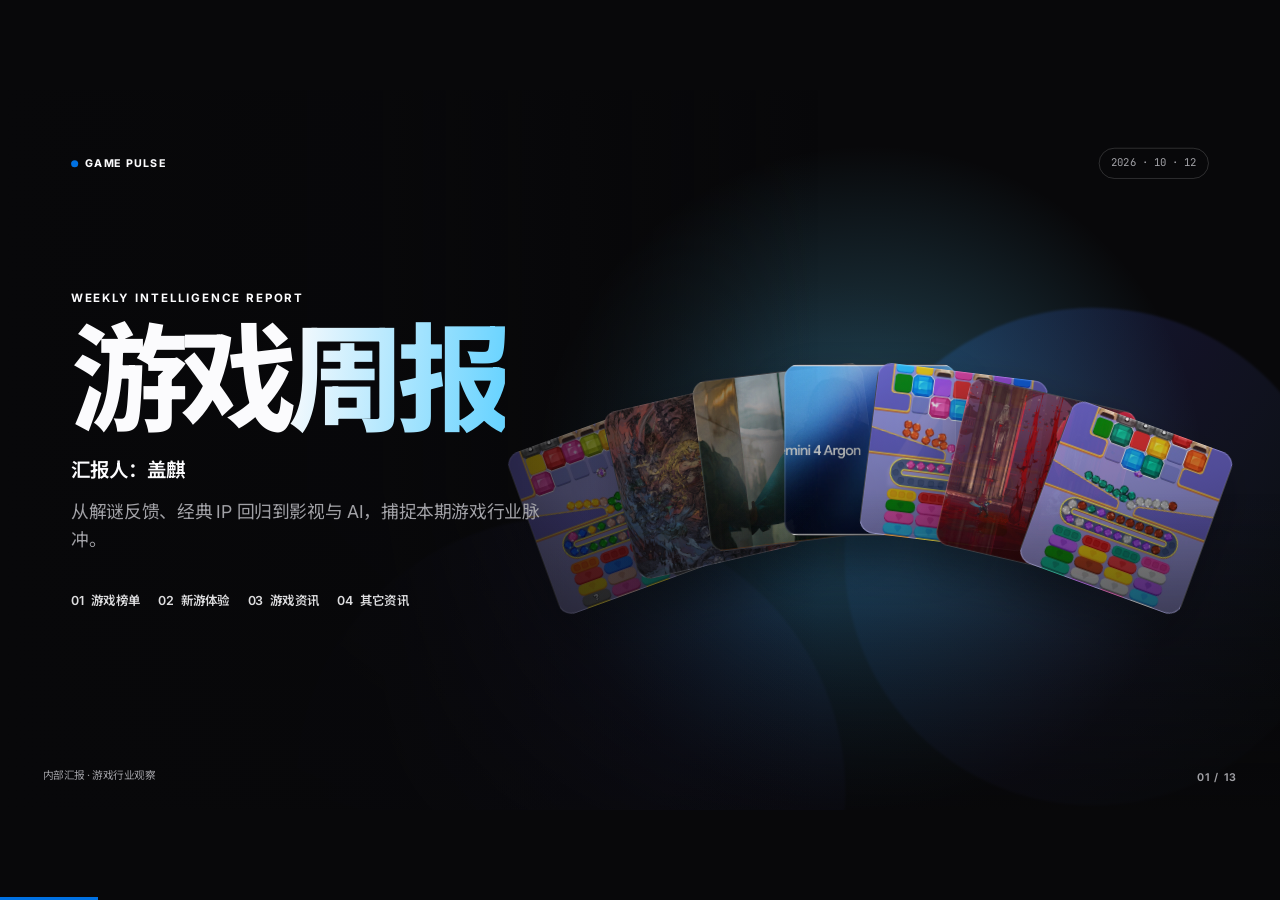
==== 20261012/index.html @ 333508f4 "Publish game weekly report for 2026-10-12" ====
<!doctype html>
<html lang="zh-CN">
<head>
  <meta charset="utf-8">
  <meta name="viewport" content="width=device-width, initial-scale=1">
  <title>游戏周报 · 2026.10.12</title>
  <link rel="preload" as="image" href="drop-sort-01.webp" fetchpriority="high">
  <link rel="preload" as="image" href="castlevania-01.png" fetchpriority="high">
  <link rel="preload" as="image" href="blade-runner-01.jpg" fetchpriority="high">
  <link rel="preload" as="image" href="gemini-argon.png" fetchpriority="high">
  <link rel="preload" as="image" href="drop-sort-02.webp" fetchpriority="high">
  <link rel="preload" as="image" href="castlevania-02.jpg" fetchpriority="high">
  <link rel="preload" as="image" href="drop-sort-03.webp" fetchpriority="high">
  
  <link rel="stylesheet" href="fonts.css">
  <link rel="stylesheet" href="base.css">
  <link rel="stylesheet" href="animations.css">
  <link rel="stylesheet" id="theme-link" href="minimal-white.css">
  <link rel="stylesheet" href="style.css?v=20261012-1">
  <link rel="stylesheet" href="report.css?v=20261012-1">
  <style>
    .tpl-game-weekly .cover-showcase-card:nth-child(1) { --cover-image: url('drop-sort-01.webp') !important; --cover-placeholder: url('drop-sort-01.webp') !important; }
    .tpl-game-weekly .cover-showcase-card:nth-child(2) { --cover-image: url('castlevania-01.png') !important; --cover-placeholder: url('castlevania-01.png') !important; }
    .tpl-game-weekly .cover-showcase-card:nth-child(3) { --cover-image: url('blade-runner-01.jpg') !important; --cover-placeholder: url('blade-runner-01.jpg') !important; }
    .tpl-game-weekly .cover-showcase-card:nth-child(4) { --cover-image: url('gemini-argon.png') !important; --cover-placeholder: url('gemini-argon.png') !important; }
    .tpl-game-weekly .cover-showcase-card:nth-child(5) { --cover-image: url('drop-sort-02.webp') !important; --cover-placeholder: url('drop-sort-02.webp') !important; }
    .tpl-game-weekly .cover-showcase-card:nth-child(6) { --cover-image: url('castlevania-02.jpg') !important; --cover-placeholder: url('castlevania-02.jpg') !important; }
    .tpl-game-weekly .cover-showcase-card:nth-child(7) { --cover-image: url('drop-sort-03.webp') !important; --cover-placeholder: url('drop-sort-03.webp') !important; }
  </style>
</head>
<body class="tpl-game-weekly">
  <main class="deck" aria-label="游戏周报">

    
    <section class="slide cover-slide dark-slide is-active" data-title="游戏周报">
      <div class="cover-orb orb-a" aria-hidden="true"></div>
      <div class="cover-orb orb-b" aria-hidden="true"></div>
      <div class="cover-showcase" aria-hidden="true">
        <div class="cover-showcase-cards">
          <span class="cover-showcase-card" style="--x: -288px; --y: 57px; --rotate: -20deg; --delay: .00s; --order: 1;"></span>
          <span class="cover-showcase-card" style="--x: -187px; --y: 24px; --rotate: -13deg; --delay: .055s; --order: 2;"></span>
          <span class="cover-showcase-card" style="--x: -94px; --y: 0px; --rotate: -7deg; --delay: .11s; --order: 3;"></span>
          <span class="cover-showcase-card" style="--x: 0px; --y: -8px; --rotate: 0deg; --delay: .165s; --order: 4;"></span>
          <span class="cover-showcase-card" style="--x: 94px; --y: 0px; --rotate: 7deg; --delay: .11s; --order: 5;"></span>
          <span class="cover-showcase-card" style="--x: 187px; --y: 24px; --rotate: 13deg; --delay: .055s; --order: 6;"></span>
          <span class="cover-showcase-card" style="--x: 288px; --y: 57px; --rotate: 20deg; --delay: .00s; --order: 7;"></span>
        </div>
      </div>
      <div class="cover-top">
        <span class="brand-mark"><i></i>GAME PULSE</span>
        <span class="date-chip">2026 · 10 · 12</span>
      </div>
      <div class="cover-content">
        <p class="eyebrow inverse" data-anim="fade-up">WEEKLY INTELLIGENCE REPORT</p>
        <h1 class="cover-title" data-anim="fade-up">游戏<span>周报</span></h1>
        <p class="cover-reporter" data-anim="fade-up">汇报人：盖麒</p>
        <p class="cover-lede" data-anim="fade-up">从解谜反馈、经典 IP 回归到影视与 AI，捕捉本期游戏行业脉冲。</p>
        <div class="cover-index" data-anim="fade-up">
          <span>01&nbsp; 游戏榜单</span><span>02&nbsp; 新游体验</span><span>03&nbsp; 游戏资讯</span><span>04&nbsp; 其它资讯</span>
        </div>
      </div>
      <div class="cover-meta">内部汇报 · 游戏行业观察</div>
      <span class="page-count inverse">01 / 13</span>
      <aside class="notes"><p>本期日期是<strong>2026年10月12日</strong>，依然按榜单、新游、游戏资讯、其它资讯四个部分来讲。先看今天的美国区App Store榜单，再拆解一款宝石传送带解谜；后面关注经典IP的新作品，以及影视和AI的产品节奏。</p><p>这次的主线是<strong>反馈、延续和边界</strong>：轻度玩法怎样做出可见的风险与爽感，成熟IP怎样保留辨识度同时更新体验，AI能力又怎样分阶段进入真实工作。具体新闻和配图都有公开来源，判断部分会和事实分开。接下来先看目录。</p></aside>
    </section>

    
    <section class="slide agenda-slide" data-title="本期目录"><div class="slide-topline"><span class="brand-mark"><i></i>GAME PULSE</span><span class="section-label">WEEKLY REPORT · 10.12</span></div>
<div class="agenda-intro"><p class="eyebrow">THIS WEEK</p><h2 class="h2">四个切面，<br>看见本期游戏风向。</h2></div>
<div class="agenda-grid" data-anim="fade-up">
<article class="agenda-item active"><span>01</span><div><b>游戏榜单</b><p>总榜、益智解谜、家庭</p></div><em>→</em></article>
<article class="agenda-item"><span>02</span><div><b>新游体验</b><p>《Drop Sort Jam》</p></div><em>→</em></article>
<article class="agenda-item"><span>03</span><div><b>游戏资讯</b><p>《恶魔城：Belmont’s Curse》</p></div><em>→</em></article>
<article class="agenda-item"><span>04</span><div><b>其它资讯</b><p>《银翼杀手 2099》与 Gemini 4 Argon</p></div><em>→</em></article>
</div><span class="page-count">02 / 13</span><aside class="notes"><p>四个板块延续之前的顺序。<strong>榜单</strong>看市场上哪些产品仍然有存在感，<strong>新游</strong>看一条具体玩法循环怎样制造决策，<strong>游戏资讯</strong>看成熟品牌怎样续写，<strong>其它资讯</strong>补充影视和AI动态。</p><p>本期新游选择宝石、传送带和颜色归类这一组合，重点放在容量与点击顺序。资讯部分选恶魔城新作的试玩和本周发售窗口，再看银翼杀手剧集预告与Gemini的分阶段开放。最后用三条信号把它们串起来，方便讨论后续值得观察什么。先从三张榜单开始。</p></aside></section>

    
    <section class="slide ranking-detail-slide" data-title="01 · 游戏榜单 · 总榜"><div class="slide-topline"><span class="brand-mark"><i></i>GAME PULSE</span><span class="section-label">01 · 游戏榜单</span></div>
<div class="rank-focus-heading"><div><p class="eyebrow">RANKING SNAPSHOT · 01</p><h2 class="h2">总榜</h2></div><p>免费 / 付费 / 畅销</p></div>
<figure class="rank-focus rank-focus--overall" data-anim="fade-up"><img src="ranking-overall.webp" loading="eager" decoding="async" alt="2026年10月12日美国区iOS总榜免费、付费、畅销前十名"></figure>
<p class="rank-focus-caption">美国区 · iOS · 数据采集：2026 年 10 月 12 日 21:11（北京时间） · <a href="https://itunes.apple.com/us/rss/topfreeapplications/limit=10/genre=6014/json" target="_blank" rel="noopener">Apple RSS ↗</a></p>
<span class="page-count">03 / 13</span><aside class="notes"><p>总榜看的是整个游戏大盘。免费榜更接近近期获取用户的能力，付费榜体现买断产品的吸引力，畅销榜则更适合观察持续商业化。三列表达的是不同维度，不能把它们混成一张销量榜。</p><p>今天这张图的<strong>免费、付费、畅销榜首</strong>依次是 Meowdoku!、Minecraft: Play with Friends!、MONOPOLY GO!。数据来自Apple美国区RSS，每列保留前十名。区域和采集日期已经标在页面上，适合拿来做本期市场观察；跨期比较时也要保持相同口径。</p><p>来源：<a href="https://itunes.apple.com/us/rss/topfreeapplications/limit=10/genre=6014/json" target="_blank" rel="noopener">Apple RSS</a></p></aside></section>

    
    <section class="slide ranking-detail-slide" data-title="01 · 游戏榜单 · 益智解谜"><div class="slide-topline"><span class="brand-mark"><i></i>GAME PULSE</span><span class="section-label">01 · 游戏榜单</span></div>
<div class="rank-focus-heading"><div><p class="eyebrow">RANKING SNAPSHOT · 02</p><h2 class="h2">益智解谜</h2></div><p>免费 / 付费 / 畅销</p></div>
<figure class="rank-focus rank-focus--puzzle" data-anim="fade-up"><img src="ranking-puzzle.webp" loading="eager" decoding="async" alt="2026年10月12日美国区iOS益智解谜免费、付费、畅销前十名"></figure>
<p class="rank-focus-caption">美国区 · iOS · 数据采集：2026 年 10 月 12 日 21:11（北京时间） · <a href="https://itunes.apple.com/us/rss/topfreeapplications/limit=10/genre=7012/json" target="_blank" rel="noopener">Apple RSS ↗</a></p>
<span class="page-count">04 / 13</span><aside class="notes"><p>益智解谜是这份周报最值得持续跟踪的赛道。除了榜首，我们可以留意分类、消除、空间规划等产品出现的密度，再对照本期新游的具体机制。这里展示的是榜单快照，不直接等同于下载量或收入。</p><p>今天这张图的<strong>免费、付费、畅销榜首</strong>依次是 Meowdoku!、Red&#x27;s First Flight、Royal Match。数据来自Apple美国区RSS，每列保留前十名。区域和采集日期已经标在页面上，适合拿来做本期市场观察；跨期比较时也要保持相同口径。</p><p>来源：<a href="https://itunes.apple.com/us/rss/topfreeapplications/limit=10/genre=7012/json" target="_blank" rel="noopener">Apple RSS</a></p></aside></section>

    
    <section class="slide ranking-detail-slide" data-title="01 · 游戏榜单 · 家庭"><div class="slide-topline"><span class="brand-mark"><i></i>GAME PULSE</span><span class="section-label">01 · 游戏榜单</span></div>
<div class="rank-focus-heading"><div><p class="eyebrow">RANKING SNAPSHOT · 03</p><h2 class="h2">家庭</h2></div><p>免费 / 付费 / 畅销</p></div>
<figure class="rank-focus rank-focus--family" data-anim="fade-up"><img src="ranking-family.webp" loading="eager" decoding="async" alt="2026年10月12日美国区iOS家庭免费、付费、畅销前十名"></figure>
<p class="rank-focus-caption">美国区 · iOS · 数据采集：2026 年 10 月 12 日 21:11（北京时间） · <a href="https://itunes.apple.com/us/rss/topfreeapplications/limit=10/genre=7009/json" target="_blank" rel="noopener">Apple RSS ↗</a></p>
<span class="page-count">05 / 13</span><aside class="notes"><p>家庭榜补充轻量娱乐与家庭用户相关产品的观察。桌游IP、多人互动和休闲经营的产品往往有不同的使用场景。看这页时，可以同时关注熟悉品牌的稳定性和新品的可理解程度。</p><p>今天这张图的<strong>免费、付费、畅销榜首</strong>依次是 MONOPOLY GO!、MONOPOLY: The Board Game、MONOPOLY GO!。数据来自Apple美国区RSS，每列保留前十名。区域和采集日期已经标在页面上，适合拿来做本期市场观察；跨期比较时也要保持相同口径。</p><p>来源：<a href="https://itunes.apple.com/us/rss/topfreeapplications/limit=10/genre=7009/json" target="_blank" rel="noopener">Apple RSS</a></p></aside></section>

    
    <section class="slide yarn-showcase" data-title="02 · 新游体验 · Drop Sort Jam"><div class="slide-topline"><span class="brand-mark"><i></i>GAME PULSE</span><span class="section-label">02 · 新游体验</span></div>
<div class="yarn-layout">
<div class="yarn-copy" data-anim="fade-up"><p class="eyebrow">NEW GAME TEST</p><h2 class="h2">《Drop Sort<br>Jam》</h2>
<p class="yarn-tagline">宝石分类 × 传送带<br>一场可见的容量博弈。</p>
<p class="yarn-body">点击释放彩色宝石，让宝石沿传送带进入同色托盘；在传送带装满前清空场地。顺序点对，流动是爽感；颜色点散，轨道就成了压力。</p>
<div class="micro-pills"><span>颜色分类</span><span>传送带</span><span>容量管理</span></div></div>
<div class="phone-gallery" data-anim="fade-up">
<figure class="phone phone-1"><img src="drop-sort-01.webp" loading="eager" decoding="async" alt="Drop Sort Jam 官方商店截图：宝石与传送带"></figure>
<figure class="phone phone-2"><img src="drop-sort-02.webp" loading="eager" decoding="async" alt="Drop Sort Jam 官方商店截图：颜色分类关卡"></figure>
<figure class="phone phone-3"><img src="drop-sort-03.webp" loading="eager" decoding="async" alt="Drop Sort Jam 官方商店截图：层叠宝石关卡"></figure>
</div></div><a class="source-corner" href="https://apps.apple.com/us/app/drop-sort-jam/id6766399887" target="_blank" rel="noopener">来源：App Store 官方介绍与截图 ↗</a><span class="page-count">06 / 13</span><aside class="notes"><p>这款游戏的入口很好理解：<strong>点宝石、走传送带、进同色托盘</strong>。玩家在不断流动的画面里看到整理结果，也能直观看到空间快被占满。宝石的材质、滚动动画和声音，把抽象的颜色匹配包装成了一条可展示的动作链。</p><p>这里根据<strong>官方商店介绍与截图</strong>整理玩法，不把它表述为本周刚刚首发，也不把商店画面当作实际试玩记录。对我们更有参考价值的是包装方式：规则容易解释，错误结果能马上看见。接下来拆开操作、策略和反馈三部分，看容量压力怎样进入决策。</p><p>来源：<a href="https://apps.apple.com/us/app/drop-sort-jam/id6766399887" target="_blank" rel="noopener">App Store</a></p></aside></section>

    
    <section class="slide insight-slide" data-title="Drop Sort Jam · 玩法判断"><div class="slide-topline"><span class="brand-mark"><i></i>GAME PULSE</span><span class="section-label">02 · 新游体验</span></div>
<p class="eyebrow">EXPERIENCE JUDGMENT</p><h2 class="h2">真正的策略，来自<br><span class="blue-text">“先释放什么颜色”。</span></h2>
<div class="insight-layout" data-anim="fade-up"><div class="mechanics-list">
<article class="mechanic-card"><span class="mechanic-no">01</span><div><h3>核心操作</h3><p>点击释放宝石，经传送带流动，匹配同色托盘并逐步清空。</p></div></article>
<article class="mechanic-card"><span class="mechanic-no">02</span><div><h3>策略来源</h3><p>释放顺序与传送带容量；避免无效颜色同时占用有限空间。</p></div></article>
<article class="mechanic-card"><span class="mechanic-no">03</span><div><h3>动态反馈</h3><p>宝石滚动、同色归位与ASMR音效，让成功与堵塞都可视化。</p></div></article></div>
<div class="verdict-card"><p class="card-label">玩法判断</p><h3>规则很轻，<br>压力沿轨道累积。</h3><p>同一条传送带同时承载流动反馈与失败风险。值得观察的是：新增障碍能否让点击顺序持续产生新判断。</p><div class="verdict-line"></div><p class="card-label">后续观察</p><div class="watch-list"><span>容量设计</span><span>颜色依赖</span><span>障碍扩展</span><span>关卡节奏</span></div></div></div>
<a class="source-corner" href="https://apps.apple.com/us/app/drop-sort-jam/id6766399887" target="_blank" rel="noopener">来源：App Store · 机制分析 ↗</a><span class="page-count">07 / 13</span><aside class="notes"><p>这页的判断是：<strong>传送带既是反馈，也是资源</strong>。一次点击放出的颜色如果能顺利归位，画面会连续变干净；如果暂时找不到出口，它就继续占空间。玩家需要看当前能完成什么，再决定先释放什么。</p><p>从设计角度看，这是一种把顺序风险外显的办法，适合短时间展示玩法。后续真正值得测试的是容量曲线、遮挡和颜色依赖能不能带来变化，以及卡住时的补救方式是否影响节奏。<strong>这些是机制推断与待验证项</strong>，没有把广告频次、留存或者商业表现写成已经测过的结论。</p><p>来源：<a href="https://apps.apple.com/us/app/drop-sort-jam/id6766399887" target="_blank" rel="noopener">App Store</a></p></aside></section>

    
    <section class="slide black-myth-slide dark-slide" data-title="03 · 游戏资讯 · 恶魔城新作"><div class="slide-topline"><span class="brand-mark inverse"><i></i>GAME PULSE</span><span class="section-label inverse">03 · 游戏资讯</span></div>
<div class="black-myth-heading" data-anim="fade-up"><div><p class="eyebrow inverse">GAME NEWS · KONAMI</p><h2 class="h2 inverse">《恶魔城》新作<br><span class="blue-text">Belmont’s Curse</span></h2></div>
<div class="status-note"><b>试玩已开放</b><span>10 月 15 日发售<br>2D 动作探索</span></div></div>
<div class="black-myth-gallery" data-anim="fade-up">
<figure class="myth-frame myth-1"><img src="castlevania-01.png" loading="eager" decoding="async" alt="Castlevania Belmont's Curse 官方主视觉"></figure>
<figure class="myth-frame myth-2"><img src="castlevania-02.jpg" loading="eager" decoding="async" alt="Castlevania Belmont's Curse 官方战斗截图一"></figure>
<figure class="myth-frame myth-3"><img src="castlevania-03.jpg" loading="eager" decoding="async" alt="Castlevania Belmont's Curse 官方战斗截图二"></figure></div>
<p class="black-myth-summary">KONAMI、Evil Empire 与 Motion Twin 联合开发。10 月 1 日开放试玩，进度可在同平台、同账号下继承至正式版；本周 10 月 15 日发售。</p>
<a class="source-corner inverse" href="https://www.konami.com/games/eu/en/topics/19339/" target="_blank" rel="noopener">来源：KONAMI 官方 ↗</a><span class="page-count inverse">08 / 13</span><aside class="notes"><p>本期游戏资讯看<strong>恶魔城新作的发售窗口</strong>。KONAMI在10月1日开放试玩，正式版定在10月15日。这里要区分已经发生的试玩开放和即将到来的发售，今天是10月12日，所以不能提前写成已经上市。</p><p>作品由KONAMI、Evil Empire和Motion Twin共同开发，核心仍是2D动作探索。试玩存档继承需要同平台、同账号等条件。对玩家来说，试玩是一次直接接触新作的机会；对品牌来说，则是把熟悉的名称转成实际玩法感受。接下来更关注它如何保留系列气质，并引入新的动作和探索表达。</p><p>来源：<a href="https://www.konami.com/games/eu/en/topics/19339/" target="_blank" rel="noopener">试玩公告</a> · <a href="https://www.konami.com/games/castlevania/belmonts_curse/eu/en/" target="_blank" rel="noopener">游戏官网</a></p></aside></section>

    
    <section class="slide route-slide" data-title="恶魔城 · 行业观察"><div class="slide-topline"><span class="brand-mark"><i></i>GAME PULSE</span><span class="section-label">03 · 游戏资讯</span></div>
<p class="eyebrow">INDUSTRY OBSERVATION</p><h2 class="h2">经典 IP 的回归，<br>靠<span class="blue-text">熟悉感 × 新体验。</span></h2>
<div class="route-layout" data-anim="fade-up"><div class="route-statement"><p>圣鞭、哥特美学与贝尔蒙特家族延续辨识度；更流畅的动作、装备组合与 Arcana 系统，提供新的操作空间。</p><div class="route-arrow">→</div><p class="route-small">观察点：试玩能否让老玩家认出系列，也让新玩家迅速找到探索和战斗的乐趣。</p></div>
<div class="route-cards"><article><span>01</span><h3>品牌</h3><p>系列美学<br>家族与圣鞭</p></article><article><span>02</span><h3>体验</h3><p>动作探索<br>装备与 Arcana</p></article><article class="route-accent"><span>03</span><h3>验证</h3><p>试玩先行<br>存档衔接正式版</p></article></div></div>
<a class="source-corner" href="https://www.konami.com/games/castlevania/belmonts_curse/eu/en/" target="_blank" rel="noopener">来源：KONAMI · 行业分析 ↗</a><span class="page-count">09 / 13</span><aside class="notes"><p>这页提出一个<strong>行业观察</strong>：成熟IP回归，不能只靠名字唤起记忆，还要让玩家在操作里感到作品更新了。系列的圣鞭、家族和哥特气质提供熟悉感；动作流畅度、装备组合与Arcana系统则是新体验的入口。</p><p>这是根据公开信息作出的分析，不预设新作一定成功。实际判断还要看地图探索、战斗反馈和长时间游玩的变化。试玩先行的价值，在于让期待进入可体验的环节；存档衔接也能降低玩家重复投入的成本。值得继续跟踪的是正式版口碑，以及新玩家与系列玩家分别看重哪些体验。</p><p>来源：<a href="https://www.konami.com/games/castlevania/belmonts_curse/eu/en/" target="_blank" rel="noopener">游戏官网</a> · <a href="https://www.konami.com/games/eu/en/topics/19339/" target="_blank" rel="noopener">试玩公告</a></p></aside></section>

    
    <section class="slide jewelry-slide dark-slide" data-title="04 · 其它资讯 · 银翼杀手2099"><div class="slide-topline"><span class="brand-mark inverse"><i></i>GAME PULSE</span><span class="section-label inverse">04 · 其它资讯</span></div>
<div class="jewelry-layout"><div class="jewelry-copy" data-anim="fade-up"><p class="eyebrow inverse">PRIME VIDEO · 影视资讯</p><h2 class="h2 inverse"><span class="warm-text">银翼杀手 2099</span><br>新预告公开</h2>
<p class="jewelry-lede">Prime Video 在 10 月 10 日纽约漫展公开预告，官方页面今天更新。故事设定在《银翼杀手 2049》五十年后，由杨紫琼与 Hunter Schafer 主演。</p>
<div class="materials"><span>11 月 25 日上线</span><span>8 集限定剧</span><span>经典科幻 IP</span></div><div class="luxury-insight"><p class="card-label inverse">关注点</p><p>从电影走向限定剧，经典世界观获得更长篇幅的角色与叙事空间。</p></div></div>
<div class="ring-gallery" data-anim="fade-up"><figure class="ring-main"><img src="blade-runner-01.jpg" loading="eager" decoding="async" alt="银翼杀手2099官方剧照：杨紫琼饰演Olwen"></figure><figure class="ring-detail"><img src="blade-runner-02.jpg" loading="eager" decoding="async" alt="银翼杀手2099官方剧照：Hunter Schafer饰演Cora"></figure></div></div>
<a class="source-corner inverse" href="https://www.aboutamazon.com/news/entertainment/blade-runner-2099-prime-video" target="_blank" rel="noopener">来源：Amazon / Prime Video 官方 ↗</a><span class="page-count inverse">10 / 13</span><aside class="notes"><p>影视部分延续我们对<strong>成熟IP如何继续扩展</strong>的关注。银翼杀手2099在10月10日纽约漫展公开预告，Amazon今天更新官方介绍，八集限定剧将于11月25日在Prime Video上线。故事时间比2049再往后五十年。</p><p>这次从电影转向剧集，值得观察的不是单纯篇幅增加，而是人物关系和世界观是否得到更充分的展开。杨紫琼与Hunter Schafer主演，Ridley Scott参与监制。这些是官方公开信息；预告能否转化为完整剧集的叙事吸引力，还要等上线后才能判断。接下来转到AI，看看能力开放的节奏。</p><p>来源：<a href="https://www.aboutamazon.com/news/entertainment/blade-runner-2099-prime-video" target="_blank" rel="noopener">Amazon 官方</a></p></aside></section>

    
    <section class="slide teen-slide" data-title="04 · 其它资讯 · Gemini4Argon"><div class="slide-topline"><span class="brand-mark"><i></i>GAME PULSE</span><span class="section-label">04 · 其它资讯</span></div>
<div class="teen-layout"><figure class="teen-visual" data-anim="fade-up"><img src="gemini-argon.png" loading="eager" decoding="async" alt="Google Gemini 4 Argon 官方主视觉"></figure>
<div class="teen-copy" data-anim="fade-up"><p class="eyebrow">GOOGLE · AI 资讯</p><h2 class="h2">Gemini 4<br>Argon</h2><p class="teen-age">能力升级，分阶段开放</p><p class="teen-lede">Google 于 10 月 1 日公布新模型，先向受信任的网络防御者开放。重点面向软件工程、企业知识工作和网络安全防御，继续收集测试反馈。</p><div class="feature-list"><span>软件工程</span><span>知识工作</span><span>网络防御</span><span>安全评估</span></div></div></div>
<div class="teen-trend" data-anim="fade-up"><span>关注点</span><p>强能力如何进入真实工作流程，开放节奏与安全边界同样关键。</p></div>
<a class="source-corner" href="https://blog.google/intl/en-mena/company-news/technology/gemini-4-argon-our-next-era-of-frontier-intelligence/" target="_blank" rel="noopener">来源：Google 官方 ↗</a><span class="page-count">11 / 13</span><aside class="notes"><p>AI部分看<strong>Gemini 4 Argon的开放路径</strong>。Google在10月1日公布模型，先交给受信任的网络防御者与测试者，强调软件工程、企业知识工作和网络安全防御这些复杂任务。官方描述的是分阶段扩大访问，不能把它写成所有用户现在都能使用。</p><p>对我们来说，关注点是模型能力进入工作流之后怎样被验证。写出一段代码和完成一项长期任务，要求不同；越涉及真实环境，越需要清楚的权限与评估。这里的判断是：能力与开放节奏需要一起看，后续继续跟踪开发者、企业和消费者的实际可用范围。</p><p>来源：<a href="https://blog.google/intl/en-mena/company-news/technology/gemini-4-argon-our-next-era-of-frontier-intelligence/" target="_blank" rel="noopener">Google 官方</a></p></aside></section>

    
    <section class="slide summary-slide" data-title="本期三条信号"><div class="slide-topline"><span class="brand-mark"><i></i>GAME PULSE</span><span class="section-label">WEEKLY TAKEAWAYS</span></div>
<p class="eyebrow">SIGNALS, NOT NOISE</p><h2 class="h2">本期值得带走的<br><span class="blue-text">三条信号。</span></h2>
<div class="summary-grid" data-anim="fade-up"><article class="summary-card"><span>01</span><h3>玩法看容量</h3><p>宝石流动带来爽感，传送带容量带来风险；点击顺序把轻操作变成可见的决策。</p><i>Drop Sort Jam</i></article>
<article class="summary-card"><span>02</span><h3>内容看延续</h3><p>经典 IP 通过新作品与新载体续写；熟悉的世界观，需要具体的新体验支撑。</p><i>Castlevania · Blade Runner</i></article>
<article class="summary-card summary-dark"><span>03</span><h3>产业看落地</h3><p>AI 进入更长、更复杂的真实任务，能力表现与安全评估共同决定开放节奏。</p><i>Gemini 4 Argon</i></article></div>
<span class="page-count">12 / 13</span><aside class="notes"><p>最后收成<strong>三条观察</strong>。第一，玩法看容量：当流动反馈与资源占用发生在同一个系统里，玩家很容易理解成功，也很容易理解失误。第二，内容看延续：经典品牌要靠具体体验延长生命，无论是动作探索新作，还是从电影转向限定剧。</p><p>第三，产业看落地：AI的专业能力越来越强，但真实任务的验证与开放节奏同样重要。这里不是把几条新闻硬凑成同一结论，而是分别留下一个可以持续跟踪的问题：玩法会不会越玩越有变化，IP有没有提供新的体验，以及模型何时、怎样进入更多人的工作。</p></aside></section>

    
    <section class="slide end-slide dark-slide" data-title="谢谢"><div class="end-orb" aria-hidden="true"></div><div class="end-content" data-anim="fade-up"><p class="eyebrow inverse">END OF REPORT</p><h1 class="end-title">Thank you.</h1><p>游戏行业周报 · 2026.10.12</p><div class="end-line"></div><span>Q&amp;A</span></div><span class="page-count inverse">13 / 13</span><aside class="notes"><p>以上是<strong>2026年10月12日</strong>这期游戏行业周报。今天依然从榜单开始，再看具体玩法、游戏内容和周边产业动态。后续可以重点跟踪三件事：宝石传送带解谜的关卡变化，恶魔城正式版上线后的真实体验，以及AI能力开放到更广范围后的使用反馈。</p><p>如果要继续讨论，我们可以从当前项目最相关的问题切入：怎样把玩法的正确与错误都变得可见，怎样在熟悉题材里提供新体验，以及哪些工具能力适合进入日常流程。公开来源和数据快照都随本期文件保留，方便复查。谢谢，接下来进入问答。</p></aside></section>
  </main>

  <script src="fit.js?v=20261012-1"></script>
  <script src="runtime.js?v=20261012-1"></script>
</body>
</html>
---- 20261012/fonts.css ----
/* html-ppt :: shared webfonts */
@import url('https://fonts.googleapis.com/css2?family=Inter:wght@200;300;400;500;600;700;800;900&display=swap');
@import url('https://fonts.googleapis.com/css2?family=Noto+Sans+SC:wght@200;300;400;500;600;700;900&display=swap');
@import url('https://fonts.googleapis.com/css2?family=Noto+Serif+SC:wght@300;400;600;700&display=swap');
@import url('https://fonts.googleapis.com/css2?family=JetBrains+Mono:wght@400;500;700&display=swap');
@import url('https://fonts.googleapis.com/css2?family=Playfair+Display:ital,wght@0,400;0,600;0,800;1,400&display=swap');
@import url('https://fonts.googleapis.com/css2?family=Space+Grotesk:wght@300;400;500;600;700&display=swap');
@import url('https://fonts.googleapis.com/css2?family=IBM+Plex+Mono:wght@300;400;500;700&display=swap');
@import url('https://fonts.googleapis.com/css2?family=Archivo+Black&display=swap');
---- 20261012/base.css ----
/* html-ppt :: base.css — reset + shared tokens + layout primitives */
/* Default tokens. Themes in assets/themes/*.css override the :root block. */
:root {
  --bg: #ffffff;
  --bg-soft: #f7f7f8;
  --surface: #ffffff;
  --surface-2: #f2f2f4;
  --border: rgba(0,0,0,.08);
  --border-strong: rgba(0,0,0,.16);
  --text-1: #111216;
  --text-2: #55596a;
  --text-3: #8a8f9e;
  --accent: #3b6cff;
  --accent-2: #7a5cff;
  --accent-3: #ff5c8a;
  --good: #1aaf6c;
  --warn: #f5a524;
  --bad:  #e0445a;
  --grad: linear-gradient(135deg,#3b6cff,#7a5cff 55%,#ff5c8a);
  --grad-soft: linear-gradient(135deg,#eef2ff,#f5ecff 55%,#ffeef5);
  --radius: 18px;
  --radius-sm: 12px;
  --radius-lg: 26px;
  --shadow: 0 10px 30px rgba(18,24,40,.08), 0 2px 6px rgba(18,24,40,.04);
  --shadow-lg: 0 24px 60px rgba(18,24,40,.14), 0 6px 16px rgba(18,24,40,.06);
  --font-sans: 'Inter','Noto Sans SC',-apple-system,BlinkMacSystemFont,Helvetica,Arial,sans-serif;
  --font-serif: 'Playfair Display','Noto Serif SC',Georgia,serif;
  --font-mono: 'JetBrains Mono','IBM Plex Mono',SFMono-Regular,Menlo,monospace;
  --font-display: var(--font-sans);
  --letter-tight: -.03em;
  --letter-normal: -.01em;
  --ease: cubic-bezier(.4,0,.2,1);
}

*,*::before,*::after{box-sizing:border-box}
html,body{margin:0;padding:0;background:var(--bg);color:var(--text-1);
  font-family:var(--font-sans);font-weight:400;line-height:1.6;
  -webkit-font-smoothing:antialiased;-moz-osx-font-smoothing:grayscale;
  letter-spacing:var(--letter-normal)}
img,svg,video{max-width:100%;display:block}
a{color:var(--accent);text-decoration:none}
a:hover{text-decoration:underline}
code,kbd,pre,samp{font-family:var(--font-mono)}

/* ================= SLIDE SYSTEM ================= */
.deck{position:relative;width:100vw;height:100vh;overflow:hidden;background:var(--bg)}
.slide{
  position:absolute;inset:0;
  display:flex;flex-direction:column;justify-content:center;
  padding:72px 96px;
  box-sizing:border-box;
  opacity:0;pointer-events:none;
  transition:opacity .5s var(--ease), transform .5s var(--ease);
  transform:translateX(30px);
  overflow:hidden;
}
.slide.is-active{opacity:1;pointer-events:auto;transform:translateX(0);z-index:2}
.slide.is-prev{transform:translateX(-30px)}

/* single-page standalone (used when a layout file is opened directly) */
body.single .slide{position:relative;width:100vw;height:100vh;opacity:1;transform:none;pointer-events:auto}

/* ================= TYPOGRAPHY ================= */
.eyebrow{font-size:13px;font-weight:500;letter-spacing:.16em;text-transform:uppercase;color:var(--text-3)}
.kicker{font-size:14px;font-weight:600;color:var(--accent);letter-spacing:.08em;text-transform:uppercase}
h1.title,.h1{font-family:var(--font-display);font-size:72px;line-height:1.05;font-weight:800;letter-spacing:var(--letter-tight);margin:0 0 18px;color:var(--text-1)}
h2.title,.h2{font-family:var(--font-display);font-size:54px;line-height:1.1;font-weight:700;letter-spacing:var(--letter-tight);margin:0 0 14px}
h3,.h3{font-size:32px;line-height:1.2;font-weight:600;letter-spacing:var(--letter-normal);margin:0 0 10px}
h4,.h4{font-size:22px;line-height:1.3;font-weight:600;margin:0 0 8px}
.lede{font-size:22px;line-height:1.55;color:var(--text-2);font-weight:300;max-width:62ch}
.dim{color:var(--text-2)}
.dim2{color:var(--text-3)}
.mono{font-family:var(--font-mono)}
.serif{font-family:var(--font-serif)}
.gradient-text{background:var(--grad);-webkit-background-clip:text;background-clip:text;-webkit-text-fill-color:transparent;color:transparent}

/* ================= LAYOUT PRIMITIVES ================= */
.stack>*+*{margin-top:14px}
.row{display:flex;gap:24px;align-items:center}
.row.wrap{flex-wrap:wrap}
.grid{display:grid;gap:24px}
.g2{grid-template-columns:repeat(2,1fr)}
.g3{grid-template-columns:repeat(3,1fr)}
.g4{grid-template-columns:repeat(4,1fr)}
.center{display:flex;align-items:center;justify-content:center;text-align:center}
.fill{flex:1}
.sp-t{padding-top:24px}.sp-b{padding-bottom:24px}
.mt-s{margin-top:8px}.mt-m{margin-top:18px}.mt-l{margin-top:32px}
.mb-s{margin-bottom:8px}.mb-m{margin-bottom:18px}.mb-l{margin-bottom:32px}

/* ================= CARDS ================= */
.card{background:var(--surface);border:1px solid var(--border);border-radius:var(--radius);
  padding:26px 28px;box-shadow:var(--shadow);position:relative;overflow:hidden}
.card-soft{background:var(--surface-2);border:1px solid var(--border)}
.card-outline{background:transparent;border:1.5px solid var(--border-strong);box-shadow:none}
.card-accent{background:var(--surface);border-top:3px solid var(--accent)}
.card-hover{transition:transform .3s var(--ease),box-shadow .3s var(--ease)}
.card-hover:hover{transform:translateY(-4px);box-shadow:var(--shadow-lg)}

.pill{display:inline-block;padding:4px 12px;border-radius:999px;font-size:12px;font-weight:500;
  background:var(--surface-2);color:var(--text-2);border:1px solid var(--border)}
.pill-accent{background:color-mix(in srgb,var(--accent) 12%,transparent);color:var(--accent);border-color:color-mix(in srgb,var(--accent) 28%,transparent)}

/* ================= BARS / DIVIDERS ================= */
.divider{height:1px;background:var(--border);width:100%}
.divider-accent{height:3px;width:72px;background:var(--accent);border-radius:2px}

/* ================= CHROME (header/footer/progress) ================= */
.deck-header{position:absolute;top:24px;left:40px;right:40px;display:flex;align-items:center;justify-content:space-between;
  font-size:12px;color:var(--text-3);letter-spacing:.12em;text-transform:uppercase;z-index:10;pointer-events:none}
.deck-footer{position:absolute;bottom:24px;left:40px;right:40px;display:flex;align-items:center;justify-content:space-between;
  font-size:12px;color:var(--text-3);z-index:10;pointer-events:none}
.slide-number::before{content:attr(data-current)}
.slide-number::after{content:" / " attr(data-total)}
.progress-bar{position:fixed;left:0;right:0;bottom:0;height:3px;background:transparent;z-index:20}
.progress-bar > span{display:block;height:100%;width:0;background:var(--accent);transition:width .3s var(--ease)}

/* ================= PRESENTER / OVERVIEW ================= */
.notes{display:none!important}
.notes-overlay{position:fixed;inset:auto 0 0 0;max-height:42vh;background:rgba(20,22,30,.95);color:#e8ebf4;
  padding:20px 32px;font-size:16px;line-height:1.6;border-top:1px solid rgba(255,255,255,.1);transform:translateY(100%);
  transition:transform .3s var(--ease);z-index:40;overflow:auto;font-family:var(--font-sans)}
.notes-overlay.open{transform:translateY(0)}
.overview{position:fixed;inset:0;background:rgba(10,12,18,.92);backdrop-filter:blur(12px);z-index:50;
  display:none;padding:40px;overflow:auto}
.overview.open{display:grid;grid-template-columns:repeat(4,1fr);gap:20px;align-content:start}
.overview .thumb{background:var(--surface);border:1px solid var(--border);border-radius:12px;
  aspect-ratio:16/9;overflow:hidden;cursor:pointer;position:relative;color:var(--text-1);padding:16px;
  font-size:11px;transition:transform .2s var(--ease)}
.overview .thumb:hover{transform:scale(1.04)}
.overview .thumb .n{position:absolute;top:8px;left:10px;font-weight:700;font-size:14px;color:var(--text-3)}
.overview .thumb .t{position:absolute;bottom:10px;left:14px;right:14px;font-weight:600;color:var(--text-1)}

/* ================= PRESENTER VIEW ================= */
/* Presenter view opens in a separate popup window (S key).
 * All presenter styles are self-contained in the popup HTML generated by runtime.js.
 * The audience window (this file) is NOT affected — it stays as normal deck view.
 * Only the .notes class below is needed to hide speaker notes from audience. */

/* ================= UTILITY ================= */
.hidden{display:none!important}
.nowrap{white-space:nowrap}
.tr{text-align:right}.tc{text-align:center}.tl{text-align:left}
.uppercase{text-transform:uppercase;letter-spacing:.12em}

/* ================= PRINT ================= */
@media print{
  .slide{position:relative;opacity:1!important;transform:none!important;page-break-after:always;height:100vh}
  .deck-header,.deck-footer,.progress-bar,.notes-overlay,.overview{display:none!important}
}
---- 20261012/animations.css ----
/* html-ppt :: animations.css
 * Apply by adding class="anim-<name>" or data-anim="<name>".
 * Durations are deliberately snappy; tweak --anim-dur per element.
 */
:root{--anim-dur:.7s;--anim-ease:cubic-bezier(.4,0,.2,1)}

/* ---------- FADE DIRECTIONALS ---------- */
@keyframes kf-fade-up{from{opacity:0;transform:translateY(32px)}to{opacity:1;transform:none}}
@keyframes kf-fade-down{from{opacity:0;transform:translateY(-32px)}to{opacity:1;transform:none}}
@keyframes kf-fade-left{from{opacity:0;transform:translateX(-40px)}to{opacity:1;transform:none}}
@keyframes kf-fade-right{from{opacity:0;transform:translateX(40px)}to{opacity:1;transform:none}}
.anim-fade-up{animation:kf-fade-up var(--anim-dur) var(--anim-ease) both}
.anim-fade-down{animation:kf-fade-down var(--anim-dur) var(--anim-ease) both}
.anim-fade-left{animation:kf-fade-left var(--anim-dur) var(--anim-ease) both}
.anim-fade-right{animation:kf-fade-right var(--anim-dur) var(--anim-ease) both}

/* ---------- RISE / DROP / ZOOM / BLUR / GLITCH ---------- */
@keyframes kf-rise{from{opacity:0;transform:translateY(60px) scale(.97);filter:blur(6px)}to{opacity:1;transform:none;filter:none}}
@keyframes kf-drop{from{opacity:0;transform:translateY(-60px) scale(.97)}to{opacity:1;transform:none}}
@keyframes kf-zoom{0%{opacity:0;transform:scale(.6)}60%{transform:scale(1.04)}100%{opacity:1;transform:scale(1)}}
@keyframes kf-blur{from{opacity:0;filter:blur(18px)}to{opacity:1;filter:none}}
@keyframes kf-glitch{0%{opacity:0;transform:translateX(0);clip-path:inset(0 0 0 0)}
  20%{opacity:1;transform:translateX(-6px);clip-path:inset(20% 0 30% 0)}
  40%{transform:translateX(4px);clip-path:inset(50% 0 10% 0)}
  60%{transform:translateX(-3px);clip-path:inset(10% 0 60% 0)}
  80%{transform:translateX(2px);clip-path:inset(0 0 0 0)}
  100%{opacity:1;transform:none}}
.anim-rise-in{animation:kf-rise .9s var(--anim-ease) both}
.anim-drop-in{animation:kf-drop .8s var(--anim-ease) both}
.anim-zoom-pop{animation:kf-zoom .7s cubic-bezier(.22,1.3,.36,1) both}
.anim-blur-in{animation:kf-blur .8s var(--anim-ease) both}
.anim-glitch-in{animation:kf-glitch .8s steps(5,end) both}

/* ---------- TYPEWRITER ---------- */
.anim-typewriter{display:inline-block;overflow:hidden;white-space:nowrap;border-right:2px solid currentColor;
  width:0;animation:kf-type 2.4s steps(40,end) forwards, kf-caret 1s step-end infinite}
@keyframes kf-type{to{width:100%}}
@keyframes kf-caret{50%{border-color:transparent}}

/* ---------- GLOW / SHIMMER / GRADIENT-FLOW ---------- */
@keyframes kf-neon{0%,100%{text-shadow:0 0 8px var(--accent),0 0 20px var(--accent)}
  50%{text-shadow:0 0 16px var(--accent),0 0 40px var(--accent),0 0 80px var(--accent)}}
.anim-neon-glow{animation:kf-neon 2s ease-in-out infinite}

.anim-shimmer-sweep{position:relative;overflow:hidden}
.anim-shimmer-sweep::after{content:"";position:absolute;inset:0;
  background:linear-gradient(110deg,transparent 40%,rgba(255,255,255,.55) 50%,transparent 60%);
  transform:translateX(-100%);animation:kf-shimmer 2.4s var(--anim-ease) infinite}
@keyframes kf-shimmer{to{transform:translateX(100%)}}

.anim-gradient-flow{background:linear-gradient(90deg,var(--accent),var(--accent-2,var(--accent)),var(--accent-3,var(--accent)),var(--accent));
  background-size:300% 100%;-webkit-background-clip:text;background-clip:text;color:transparent;-webkit-text-fill-color:transparent;
  animation:kf-gradflow 4s linear infinite}
@keyframes kf-gradflow{to{background-position:300% 0}}

/* ---------- STAGGER LIST ---------- */
.anim-stagger-list > *{opacity:0;animation:kf-rise .65s var(--anim-ease) both}
.anim-stagger-list > *:nth-child(1){animation-delay:.05s}
.anim-stagger-list > *:nth-child(2){animation-delay:.15s}
.anim-stagger-list > *:nth-child(3){animation-delay:.25s}
.anim-stagger-list > *:nth-child(4){animation-delay:.35s}
.anim-stagger-list > *:nth-child(5){animation-delay:.45s}
.anim-stagger-list > *:nth-child(6){animation-delay:.55s}
.anim-stagger-list > *:nth-child(7){animation-delay:.65s}
.anim-stagger-list > *:nth-child(8){animation-delay:.75s}
.anim-stagger-list > *:nth-child(n+9){animation-delay:.85s}

/* ---------- COUNTER-UP (JS-driven, marker class only) ---------- */
.counter{font-variant-numeric:tabular-nums}

/* ---------- SVG PATH DRAW ---------- */
.anim-path-draw path,.anim-path-draw line,.anim-path-draw polyline,.anim-path-draw circle,.anim-path-draw rect{
  stroke-dasharray:1000;stroke-dashoffset:1000;animation:kf-draw 2s var(--anim-ease) forwards}
@keyframes kf-draw{to{stroke-dashoffset:0}}

/* ---------- PARALLAX TILT (hover) ---------- */
.anim-parallax-tilt{transform-style:preserve-3d;transition:transform .4s var(--anim-ease)}
.anim-parallax-tilt:hover{transform:perspective(900px) rotateX(6deg) rotateY(-8deg) translateZ(10px)}

/* ---------- CARD FLIP 3D ---------- */
@keyframes kf-flip{from{transform:perspective(1200px) rotateY(-90deg);opacity:0}
  to{transform:perspective(1200px) rotateY(0);opacity:1}}
.anim-card-flip-3d{animation:kf-flip .9s var(--anim-ease) both;transform-style:preserve-3d;backface-visibility:hidden}

/* ---------- CUBE ROTATE 3D ---------- */
@keyframes kf-cube{from{transform:perspective(1200px) rotateX(20deg) rotateY(-90deg) translateZ(-200px);opacity:0}
  to{transform:perspective(1200px) rotateX(0) rotateY(0) translateZ(0);opacity:1}}
.anim-cube-rotate-3d{animation:kf-cube 1s var(--anim-ease) both}

/* ---------- PAGE TURN 3D ---------- */
@keyframes kf-pageturn{from{transform:perspective(1600px) rotateY(-85deg);transform-origin:left center;opacity:0}
  to{transform:perspective(1600px) rotateY(0);opacity:1}}
.anim-page-turn-3d{animation:kf-pageturn 1s var(--anim-ease) both;transform-origin:left center}

/* ---------- PERSPECTIVE ZOOM ---------- */
@keyframes kf-pzoom{from{opacity:0;transform:perspective(1400px) translateZ(-400px) rotateX(12deg)}
  to{opacity:1;transform:none}}
.anim-perspective-zoom{animation:kf-pzoom 1s var(--anim-ease) both}

/* ---------- MARQUEE SCROLL ---------- */
.anim-marquee-scroll{display:flex;gap:48px;white-space:nowrap;animation:kf-marquee 20s linear infinite}
@keyframes kf-marquee{from{transform:translateX(0)}to{transform:translateX(-50%)}}

/* ---------- KEN BURNS ---------- */
@keyframes kf-kenburns{0%{transform:scale(1) translate(0,0)}100%{transform:scale(1.15) translate(-2%,-1%)}}
.anim-kenburns{animation:kf-kenburns 14s ease-in-out infinite alternate}

/* ---------- CONFETTI BURST (pseudo — pure CSS sparkles) ---------- */
.anim-confetti-burst{position:relative}
.anim-confetti-burst::before,.anim-confetti-burst::after{
  content:"";position:absolute;top:50%;left:50%;width:8px;height:8px;border-radius:50%;
  background:var(--accent);box-shadow:
    20px -30px 0 var(--accent-2,var(--accent)),-25px -20px 0 var(--accent-3,var(--accent)),
    30px 20px 0 var(--good,#1aaf6c),-30px 25px 0 var(--warn,#f5a524),
    40px -10px 0 var(--bad,#e0445a),-45px 0 0 var(--accent),
    10px 40px 0 var(--accent-2,var(--accent)),-15px -40px 0 var(--accent-3,var(--accent));
  opacity:0;animation:kf-confetti 1.2s var(--anim-ease) forwards}
.anim-confetti-burst::after{animation-delay:.15s;transform:rotate(45deg)}
@keyframes kf-confetti{0%{opacity:0;transform:scale(.2)}30%{opacity:1}100%{opacity:0;transform:scale(2.2)}}

/* ---------- SPOTLIGHT ---------- */
@keyframes kf-spot{0%{clip-path:circle(0% at 50% 50%)}100%{clip-path:circle(140% at 50% 50%)}}
.anim-spotlight{animation:kf-spot 1.1s var(--anim-ease) both}

/* ---------- MORPH SHAPE (SVG) ---------- */
.anim-morph-shape path{animation:kf-morph 6s ease-in-out infinite alternate}
@keyframes kf-morph{0%{d:path("M60,120 Q120,20 180,120 T300,120")}
  100%{d:path("M60,120 Q120,220 180,120 T300,120")}}

/* ---------- RIPPLE REVEAL ---------- */
@keyframes kf-ripple{0%{clip-path:circle(0% at 20% 80%);opacity:.4}
  100%{clip-path:circle(160% at 20% 80%);opacity:1}}
.anim-ripple-reveal{animation:kf-ripple 1.2s var(--anim-ease) both}

/* reduced motion */
@media (prefers-reduced-motion: reduce){
  [class*="anim-"]{animation:none!important;transition:none!important}
}
---- 20261012/minimal-white.css ----
/* theme: minimal-white — 极简白，克制高级 */
:root{
  --bg:#ffffff;--bg-soft:#fafafa;--surface:#ffffff;--surface-2:#f5f5f6;
  --border:rgba(17,18,22,.08);--border-strong:rgba(17,18,22,.16);
  --text-1:#0c0d10;--text-2:#55596a;--text-3:#9ca1b0;
  --accent:#111216;--accent-2:#3b3f4a;--accent-3:#6b6f7a;
  --good:#1aaf6c;--warn:#c98500;--bad:#c13a3a;
  --grad:linear-gradient(135deg,#111216,#3b3f4a);
  --grad-soft:linear-gradient(135deg,#f5f5f6,#ffffff);
  --radius:14px;--radius-sm:8px;--radius-lg:22px;
  --shadow:0 1px 2px rgba(17,18,22,.04),0 8px 24px rgba(17,18,22,.06);
  --shadow-lg:0 20px 60px rgba(17,18,22,.1);
  --font-sans:'Inter','Noto Sans SC',sans-serif;
  --font-display:'Inter','Noto Sans SC',sans-serif;
  --letter-tight:-.035em;
}
---- 20261012/style.css ----
/*
 * 游戏行业周报 2026.08.21
 * 基于 html-ppt / weekly-report 模板；以 minimal-white 为底，重绘为 Apple-keynote 风格。
 */
.tpl-game-weekly {
  --bg: #f5f5f7;
  --bg-soft: #ffffff;
  --surface: #ffffff;
  --surface-2: #ebebef;
  --border: rgba(29, 29, 31, .10);
  --border-strong: rgba(29, 29, 31, .19);
  --text-1: #1d1d1f;
  --text-2: #5d5d63;
  --text-3: #8e8e93;
  --accent: #0071e3;
  --accent-2: #5e5ce6;
  --accent-3: #64d2ff;
  --good: #34c759;
  --warn: #ff9f0a;
  --bad: #ff453a;
  --ink: #08080a;
  --ink-soft: #151519;
  --inverse: #fbfbfd;
  --inverse-muted: #a1a1a6;
  --warm: #f2b774;
  --blue-soft: #d9ecff;
  --grad: linear-gradient(135deg, var(--accent), var(--accent-2) 52%, var(--accent-3));
  --grad-soft: linear-gradient(135deg, var(--blue-soft), var(--surface));
  --radius: 28px;
  --radius-sm: 18px;
  --radius-lg: 38px;
  --shadow: 0 12px 34px rgba(29, 29, 31, .08), 0 2px 7px rgba(29, 29, 31, .04);
  --shadow-lg: 0 30px 70px rgba(29, 29, 31, .16), 0 8px 22px rgba(29, 29, 31, .08);
  --font-sans: -apple-system, BlinkMacSystemFont, "SF Pro Display", "Inter", "Noto Sans SC", sans-serif;
  --font-display: var(--font-sans);
  --letter-tight: -.055em;
  background: var(--bg);
}

.tpl-game-weekly .deck { background: var(--bg); }
.tpl-game-weekly .slide { padding: 58px 96px 54px; background: var(--bg); }
.tpl-game-weekly .h1,
.tpl-game-weekly .h2,
.tpl-game-weekly .h3,
.tpl-game-weekly p,
.tpl-game-weekly figure { margin-top: 0; }
.tpl-game-weekly .h2 { font-size: 58px; line-height: 1.06; letter-spacing: var(--letter-tight); margin-bottom: 0; }
.tpl-game-weekly .h3 { font-size: 22px; line-height: 1.2; letter-spacing: -.03em; }
.tpl-game-weekly .eyebrow { color: var(--accent); font-size: 13px; font-weight: 700; letter-spacing: .16em; }
.tpl-game-weekly .eyebrow.inverse,
.tpl-game-weekly .inverse { color: var(--inverse); }
.tpl-game-weekly .blue-text { color: var(--accent); }
.tpl-game-weekly .warm-text { color: var(--warm); }

.tpl-game-weekly .slide-topline,
.tpl-game-weekly .cover-top {
  align-items: center;
  display: flex;
  justify-content: space-between;
  position: relative;
  z-index: 3;
}
.tpl-game-weekly .brand-mark { align-items: center; color: var(--text-1); display: inline-flex; font-size: 12px; font-weight: 750; gap: 8px; letter-spacing: .105em; }
.tpl-game-weekly .brand-mark i { background: var(--accent); border-radius: 999px; display: inline-block; height: 8px; width: 8px; }
.tpl-game-weekly .brand-mark.inverse { color: var(--inverse); }
.tpl-game-weekly .section-label { color: var(--text-3); font-size: 12px; font-weight: 650; letter-spacing: .10em; }
.tpl-game-weekly .section-label.inverse { color: var(--inverse-muted); }
.tpl-game-weekly .page-count { bottom: 28px; color: var(--text-3); font-size: 12px; font-weight: 650; letter-spacing: .1em; position: absolute; right: 48px; z-index: 4; }
.tpl-game-weekly .page-count.inverse { color: var(--inverse-muted); }

/* Cover */
.tpl-game-weekly .dark-slide { background: var(--ink); color: var(--inverse); }
.tpl-game-weekly .cover-slide { isolation: isolate; overflow: hidden; }
.tpl-game-weekly .cover-slide::before { background: radial-gradient(circle at 63% 67%, color-mix(in srgb, var(--accent) 72%, transparent), transparent 31%); content: ""; inset: 0; opacity: .86; position: absolute; z-index: -2; }
.tpl-game-weekly .cover-slide::after { background: linear-gradient(121deg, var(--ink) 18%, color-mix(in srgb, var(--ink) 76%, transparent) 63%, var(--ink) 100%); content: ""; inset: 0; position: absolute; z-index: -1; }
.tpl-game-weekly .cover-orb { border-radius: 999px; filter: blur(1px); opacity: .9; position: absolute; z-index: -3; }
.tpl-game-weekly .orb-a { background: var(--grad); height: 560px; right: -70px; top: 245px; transform: rotate(-20deg); width: 560px; }
.tpl-game-weekly .orb-b { background: color-mix(in srgb, var(--accent-2) 68%, transparent); bottom: -290px; height: 620px; left: 23%; width: 620px; }
.tpl-game-weekly .cover-showcase { inset: 0; overflow: hidden; pointer-events: none; position: absolute; z-index: 0; }
.tpl-game-weekly .cover-showcase::before { background: radial-gradient(circle at 68% 54%, color-mix(in srgb, var(--accent-3) 42%, transparent), transparent 35%); content: ""; inset: 0; opacity: .8; position: absolute; }
.tpl-game-weekly .cover-showcase::after { background: linear-gradient(90deg, var(--ink) 0%, color-mix(in srgb, var(--ink) 88%, transparent) 30%, transparent 64%), linear-gradient(0deg, color-mix(in srgb, var(--ink) 74%, transparent), transparent 44%); content: ""; inset: 0; position: absolute; z-index: 8; }
.tpl-game-weekly .cover-showcase-cards { left: 68%; position: absolute; top: 51%; z-index: 2; }
.tpl-game-weekly .cover-showcase-card { --x: 0px; --y: 0px; --rotate: 0deg; --delay: 0s; --order: 1; aspect-ratio: 1; background-color: var(--ink-soft); background-image: var(--cover-image), var(--cover-placeholder); background-position: center; background-repeat: no-repeat; background-size: cover; border: 1px solid color-mix(in srgb, var(--inverse) 22%, transparent); border-radius: 16px; box-shadow: 0 26px 54px rgba(0, 0, 0, .34), 0 0 0 1px rgba(255, 255, 255, .06) inset; left: 0; opacity: 0; overflow: hidden; position: absolute; top: 0; transform: translate(-50%, calc(-50% + 62vh)) rotate(0deg) scale(1.08); transform-origin: 50% 50%; width: clamp(108px, 13.4vw, 252px); will-change: opacity, transform; z-index: var(--order); }
.tpl-game-weekly .cover-showcase-card::after { background: linear-gradient(150deg, color-mix(in srgb, var(--ink) 3%, transparent), color-mix(in srgb, var(--ink) 45%, transparent)); content: ""; inset: 0; position: absolute; }
.tpl-game-weekly .cover-slide.is-active .cover-showcase-card { animation: cover-showcase-card-enter 3.9s cubic-bezier(.16, 1, .3, 1) var(--delay) both; }
.tpl-game-weekly .cover-slide:not(.is-active) .cover-showcase-card { animation: none; opacity: 0; }
@keyframes cover-showcase-card-enter { 0% { animation-timing-function: cubic-bezier(.22, .82, .26, 1); opacity: 0; transform: translate(-50%, calc(-50% + 62vh)) rotate(0deg) scale(1.08); } 9% { opacity: 1; } 30% { animation-timing-function: cubic-bezier(.08, .86, .16, 1); opacity: 1; transform: translate(-50%, -50%) rotate(0deg) scale(1); } 100% { opacity: .92; transform: translate(calc(-50% + var(--x)), calc(-50% + var(--y))) rotate(var(--rotate)) scale(1); } }
.tpl-game-weekly .cover-top { left: clamp(58px, 7.5vw, 96px); margin-top: 0; position: absolute; right: clamp(58px, 7.5vw, 96px); top: clamp(56px, 6vw, 77px); }
.tpl-game-weekly .date-chip { border: 1px solid color-mix(in srgb, var(--inverse) 18%, transparent); border-radius: 999px; color: var(--inverse-muted); font-family: var(--font-mono); font-size: 12px; padding: 7px 13px; }
.tpl-game-weekly .cover-content { left: clamp(58px, 7.5vw, 96px); margin: 0; max-width: 920px; padding-bottom: 0; position: absolute; top: 50%; transform: translateY(-50%); z-index: 5; }
.tpl-game-weekly .cover-title { color: var(--inverse); font-size: clamp(86px, 9.1vw, 150px); font-weight: 750; letter-spacing: -.075em; line-height: .90; margin: 22px 0 28px; }
.tpl-game-weekly .cover-title span { background: linear-gradient(96deg, var(--inverse), var(--accent-3)); -webkit-background-clip: text; background-clip: text; color: transparent; }
.tpl-game-weekly .cover-reporter { color: var(--inverse); font-size: 22px; font-weight: 620; letter-spacing: -.025em; margin: -4px 0 15px; }
.tpl-game-weekly .cover-lede { color: var(--inverse-muted); font-size: 22px; line-height: 1.55; max-width: 650px; }
.tpl-game-weekly .cover-index { display: flex; flex-wrap: wrap; gap: 12px 20px; margin-top: 42px; }
.tpl-game-weekly .cover-index span { color: var(--inverse); font-size: 14px; font-weight: 600; opacity: .88; }
.tpl-game-weekly .cover-meta { bottom: 30px; color: var(--inverse-muted); font-size: 12px; left: 48px; position: absolute; z-index: 3; }
@media (max-width: 860px) { .tpl-game-weekly .cover-showcase { opacity: .82; } .tpl-game-weekly .cover-showcase-cards { left: 67%; top: 48%; } .tpl-game-weekly .cover-showcase-card { border-radius: 11px; width: clamp(86px, 23vw, 146px); } }
@media (prefers-reduced-motion: reduce) { .tpl-game-weekly .cover-showcase-card { animation: none !important; opacity: .58; transform: translate(calc(-50% + var(--x)), calc(-50% + var(--y))) rotate(var(--rotate)) scale(1); } }

/* Agenda */
.tpl-game-weekly .agenda-slide { justify-content: flex-start; }
.tpl-game-weekly .agenda-intro { margin: 106px 0 47px; }
.tpl-game-weekly .agenda-intro .h2 { max-width: 670px; }
.tpl-game-weekly .agenda-grid { display: grid; gap: 14px; grid-template-columns: repeat(2, 1fr); max-width: 1240px; }
.tpl-game-weekly .agenda-item { align-items: center; background: var(--surface); border: 1px solid var(--border); border-radius: var(--radius-sm); display: grid; gap: 20px; grid-template-columns: 56px 1fr 26px; min-height: 130px; padding: 24px 30px; transition: transform .25s var(--ease), box-shadow .25s var(--ease); }
.tpl-game-weekly .agenda-item.active { background: var(--text-1); border-color: var(--text-1); color: var(--inverse); }
.tpl-game-weekly .agenda-item:hover { box-shadow: var(--shadow); transform: translateY(-3px); }
.tpl-game-weekly .agenda-item > span { color: var(--text-3); font-family: var(--font-mono); font-size: 18px; font-weight: 700; }
.tpl-game-weekly .agenda-item.active > span { color: var(--accent-3); }
.tpl-game-weekly .agenda-item b { display: block; font-size: 22px; letter-spacing: -.035em; line-height: 1.2; }
.tpl-game-weekly .agenda-item p { color: var(--text-3); font-size: 14px; margin: 6px 0 0; }
.tpl-game-weekly .agenda-item.active p { color: var(--inverse-muted); }
.tpl-game-weekly .agenda-item em { color: var(--accent); font-size: 23px; font-style: normal; }
.tpl-game-weekly .agenda-item:nth-child(n+2) { --agenda-delay: .30s; }
.tpl-game-weekly .agenda-item:nth-child(3) { --agenda-delay: .52s; }
.tpl-game-weekly .agenda-item:nth-child(4) { --agenda-delay: .74s; }
.tpl-game-weekly .agenda-slide.is-active .agenda-item:nth-child(n+2) { animation: agenda-item-rise-in .95s cubic-bezier(.16, 1, .3, 1) var(--agenda-delay) both; }
.tpl-game-weekly .agenda-slide:not(.is-active) .agenda-item:nth-child(n+2) { animation: none; opacity: 0; transform: translateY(30px); }
@keyframes agenda-item-rise-in { from { opacity: 0; transform: translateY(30px); } to { opacity: 1; transform: translateY(0); } }
@media (prefers-reduced-motion: reduce) { .tpl-game-weekly .agenda-slide .agenda-item:nth-child(n+2) { animation: none !important; opacity: 1; transform: none; } }

/* Ranking */
.tpl-game-weekly .chart-slide { justify-content: flex-start; }
.tpl-game-weekly .headline-row { align-items: flex-end; display: flex; justify-content: space-between; margin: 54px 0 29px; }
.tpl-game-weekly .headline-side { color: var(--text-3); font-family: var(--font-mono); font-size: 12px; margin: 0 0 7px; }
.tpl-game-weekly .ranking-gallery { display: grid; gap: 20px; grid-template-columns: repeat(3, 1fr); }
.tpl-game-weekly .rank-shot { background: var(--surface); border: 1px solid var(--border); border-radius: var(--radius-sm); box-shadow: var(--shadow); margin: 0; overflow: hidden; padding: 12px; }
.tpl-game-weekly .rank-shot figcaption { align-items: center; color: var(--text-1); display: flex; font-size: 16px; font-weight: 700; gap: 8px; margin: 2px 5px 12px; }
.tpl-game-weekly .rank-shot figcaption span { color: var(--accent); font-family: var(--font-mono); font-size: 12px; }
.tpl-game-weekly .rank-shot img { background: var(--surface-2); border-radius: 12px; height: 285px; object-fit: contain; object-position: top; width: 100%; }
.tpl-game-weekly .ranking-readout { background: var(--surface); border: 1px solid var(--border); border-radius: 999px; display: flex; flex-wrap: wrap; gap: 8px 24px; margin-top: 20px; padding: 12px 22px; }
.tpl-game-weekly .ranking-readout span { color: var(--text-2); font-size: 13px; }
.tpl-game-weekly .ranking-readout b { color: var(--text-1); margin-right: 6px; }

/* Ranking detail — derived from the image-hero template so each chart owns its slide. */
.tpl-game-weekly .ranking-detail-slide { justify-content: flex-start; }
.tpl-game-weekly .rank-focus-heading { align-items: flex-end; display: flex; justify-content: space-between; margin: 40px 10px 16px; }
.tpl-game-weekly .rank-focus-heading .h2 { font-size: 50px; }
.tpl-game-weekly .rank-focus-heading > p { color: var(--text-3); font-family: var(--font-mono); font-size: 13px; margin: 0 0 7px; }
.tpl-game-weekly .rank-focus { --rank-ratio: 1.93; align-items: center; aspect-ratio: var(--rank-ratio); background: transparent; border: 0; border-radius: var(--radius); box-shadow: var(--shadow-lg); display: flex; height: auto; justify-content: center; margin: 0 auto; overflow: hidden; padding: 0; width: min(100%, 1400px); width: min(100%, calc(min(68vh, 730px) * var(--rank-ratio))); }
.tpl-game-weekly .rank-focus--overall { --rank-ratio: 1.9374; }
.tpl-game-weekly .rank-focus--puzzle { --rank-ratio: 1.9177; }
.tpl-game-weekly .rank-focus--family { --rank-ratio: 1.9247; }
.tpl-game-weekly .rank-focus img { background: transparent; border-radius: inherit; display: block; height: 100%; object-fit: cover; width: 100%; }
.tpl-game-weekly .rank-focus-caption { color: var(--text-3); font-family: var(--font-mono); font-size: 12px; margin: 10px 10px 0; }

/* Yarn Flow */
.tpl-game-weekly .yarn-showcase { justify-content: flex-start; }
.tpl-game-weekly .yarn-layout { align-items: center; display: grid; flex: 1; gap: 74px; grid-template-columns: .85fr 1.15fr; padding: 30px 36px 28px 22px; }
.tpl-game-weekly .yarn-copy .h2 { font-size: 67px; margin: 13px 0 14px; }
.tpl-game-weekly .yarn-tagline { color: var(--text-1); font-size: 29px; font-weight: 650; letter-spacing: -.04em; line-height: 1.26; }
.tpl-game-weekly .yarn-body { color: var(--text-2); font-size: 17px; line-height: 1.75; margin: 22px 0; max-width: 420px; }
.tpl-game-weekly .micro-pills { display: flex; flex-wrap: wrap; gap: 8px; }
.tpl-game-weekly .micro-pills span { background: var(--surface); border: 1px solid var(--border); border-radius: 999px; color: var(--text-2); font-size: 12px; padding: 7px 12px; }
.tpl-game-weekly .phone-gallery { align-items: flex-end; display: flex; gap: 18px; justify-content: center; }
.tpl-game-weekly .phone { --phone-collapse-x: 0px; --phone-end-y: 0px; --phone-end-rotate: 0deg; --phone-delay: 0s; background: var(--ink); border: 1px solid color-mix(in srgb, var(--text-1) 20%, transparent); border-radius: 35px; box-shadow: var(--shadow-lg); margin: 0; overflow: hidden; padding: 7px; position: relative; transform: translate(0, var(--phone-end-y)) rotate(var(--phone-end-rotate)); transform-origin: 50% 78%; width: min(30%, 225px); will-change: opacity, transform; }
.tpl-game-weekly .phone::before { background: var(--ink-soft); border-radius: 999px; content: ""; height: 19px; left: 50%; position: absolute; top: 13px; transform: translateX(-50%); width: 70px; z-index: 2; }
.tpl-game-weekly .phone img { border-radius: 28px; height: 420px; object-fit: cover; object-position: top; width: 100%; }
.tpl-game-weekly .phone-1 { --phone-collapse-x: calc(100% + 18px); --phone-end-y: 25px; --phone-end-rotate: -8deg; z-index: 1; }
.tpl-game-weekly .phone-2 { z-index: 3; }
.tpl-game-weekly .phone-3 { --phone-collapse-x: calc(-100% - 18px); --phone-end-y: 16px; --phone-end-rotate: 8deg; z-index: 2; }
.tpl-game-weekly .yarn-showcase.is-active .phone { animation: yarn-phone-fan-enter 3.9s cubic-bezier(.16, 1, .3, 1) var(--phone-delay) both; }
.tpl-game-weekly .yarn-showcase:not(.is-active) .phone { animation: none; opacity: 0; transform: translate(var(--phone-collapse-x), 54vh) rotate(0deg) scale(1.06); }
@keyframes yarn-phone-fan-enter { 0% { animation-timing-function: cubic-bezier(.22, .82, .26, 1); opacity: 0; transform: translate(var(--phone-collapse-x), 54vh) rotate(0deg) scale(1.06); } 9% { opacity: 1; } 30% { animation-timing-function: cubic-bezier(.08, .86, .16, 1); opacity: 1; transform: translate(var(--phone-collapse-x), 0) rotate(0deg) scale(1); } 100% { opacity: 1; transform: translate(0, var(--phone-end-y)) rotate(var(--phone-end-rotate)) scale(1); } }
@media (prefers-reduced-motion: reduce) { .tpl-game-weekly .yarn-showcase .phone { animation: none !important; opacity: 1; transform: translate(0, var(--phone-end-y)) rotate(var(--phone-end-rotate)) scale(1); } }

.tpl-game-weekly .insight-slide { justify-content: flex-start; }
.tpl-game-weekly .insight-slide > .eyebrow { margin-top: 52px; }
.tpl-game-weekly .insight-layout { display: grid; gap: 42px; grid-template-columns: 1.22fr .78fr; margin-top: 36px; max-width: 1450px; }
.tpl-game-weekly .mechanics-list { display: grid; gap: 12px; }
.tpl-game-weekly .mechanic-card { align-items: center; background: var(--surface); border: 1px solid var(--border); border-radius: var(--radius-sm); display: grid; gap: 24px; grid-template-columns: 62px 1fr; min-height: 116px; padding: 18px 26px; }
.tpl-game-weekly .mechanic-no { align-items: center; background: var(--blue-soft); border-radius: 18px; color: var(--accent); display: flex; font-family: var(--font-mono); font-size: 15px; font-weight: 700; height: 52px; justify-content: center; width: 52px; }
.tpl-game-weekly .mechanic-card h3 { font-size: 19px; margin-bottom: 4px; }
.tpl-game-weekly .mechanic-card p { color: var(--text-2); font-size: 14px; line-height: 1.55; margin: 0; }
.tpl-game-weekly .verdict-card { background: var(--text-1); border-radius: var(--radius); color: var(--inverse); min-height: 372px; padding: 32px; }
.tpl-game-weekly .card-label { color: var(--accent); font-size: 12px; font-weight: 700; letter-spacing: .13em; margin-bottom: 13px; text-transform: uppercase; }
.tpl-game-weekly .verdict-card h3 { color: var(--inverse); font-size: 31px; line-height: 1.15; margin-bottom: 13px; }
.tpl-game-weekly .verdict-card > p:not(.card-label) { color: var(--inverse-muted); font-size: 14px; line-height: 1.65; }
.tpl-game-weekly .verdict-line { background: color-mix(in srgb, var(--inverse) 18%, transparent); height: 1px; margin: 24px 0; }
.tpl-game-weekly .watch-list { display: flex; flex-wrap: wrap; gap: 8px; }
.tpl-game-weekly .watch-list span { border: 1px solid color-mix(in srgb, var(--inverse) 19%, transparent); border-radius: 999px; color: var(--inverse); font-size: 12px; padding: 6px 10px; }

/* Black Myth */
.tpl-game-weekly .black-myth-slide { justify-content: flex-start; }
.tpl-game-weekly .black-myth-slide::before { background: radial-gradient(circle at 77% 62%, color-mix(in srgb, var(--accent) 27%, transparent), transparent 36%); content: ""; inset: 0; pointer-events: none; position: absolute; }
.tpl-game-weekly .black-myth-heading { align-items: flex-end; display: flex; justify-content: space-between; margin: 49px 0 26px; position: relative; z-index: 1; }
.tpl-game-weekly .black-myth-heading .h2 { font-size: 56px; }
.tpl-game-weekly .status-note { border-left: 1px solid color-mix(in srgb, var(--inverse) 26%, transparent); color: var(--inverse-muted); font-size: 13px; line-height: 1.6; margin-bottom: 5px; padding-left: 18px; }
.tpl-game-weekly .status-note b { color: var(--inverse); display: block; font-size: 15px; margin-bottom: 4px; }
.tpl-game-weekly .black-myth-gallery { display: grid; gap: 16px; grid-template-columns: 1.2fr 1fr 1fr; position: relative; will-change: opacity, transform; z-index: 1; }
.tpl-game-weekly .myth-frame { border: 1px solid color-mix(in srgb, var(--inverse) 16%, transparent); border-radius: var(--radius-sm); height: 278px; margin: 0; overflow: hidden; }
.tpl-game-weekly .myth-frame img { filter: saturate(.92) contrast(1.03); height: 100%; object-fit: cover; width: 100%; }
.tpl-game-weekly .myth-1 img { object-position: center 46%; }
.tpl-game-weekly .myth-2 img { object-position: center; }
.tpl-game-weekly .myth-3 img { object-position: center 42%; }
.tpl-game-weekly .black-myth-slide.is-active .black-myth-gallery { animation: myth-gallery-left-to-right-enter 770ms linear both; }
.tpl-game-weekly .black-myth-slide:not(.is-active) .black-myth-gallery { animation: none; opacity: 0; transform: translateX(-110px); }
@keyframes myth-gallery-left-to-right-enter { from { opacity: 1; transform: translateX(-110px); } to { opacity: 1; transform: translateX(0); } }
@media (prefers-reduced-motion: reduce) { .tpl-game-weekly .black-myth-slide .black-myth-gallery { animation: none !important; opacity: 1; transform: none; } }
.tpl-game-weekly .black-myth-summary { border-left: 3px solid var(--accent); color: var(--inverse-muted); font-size: 14px; line-height: 1.66; margin: 23px 0 0; max-width: 1120px; padding-left: 15px; position: relative; z-index: 1; }

.tpl-game-weekly .route-slide { justify-content: flex-start; }
.tpl-game-weekly .route-slide > .eyebrow { margin-top: 54px; }
.tpl-game-weekly .route-layout { display: grid; gap: 68px; grid-template-columns: .9fr 1.1fr; margin-top: 42px; max-width: 1430px; }
.tpl-game-weekly .route-statement { align-self: stretch; background: var(--surface); border-radius: var(--radius); box-shadow: var(--shadow); display: flex; flex-direction: column; justify-content: center; padding: 38px; }
.tpl-game-weekly .route-statement > p { color: var(--text-1); font-size: 22px; font-weight: 600; letter-spacing: -.04em; line-height: 1.45; }
.tpl-game-weekly .route-statement .route-small { color: var(--text-2); font-size: 15px; font-weight: 400; line-height: 1.7; margin-bottom: 0; }
.tpl-game-weekly .route-arrow { color: var(--accent); font-size: 38px; line-height: 1; margin: 20px 0; }
.tpl-game-weekly .route-cards { display: grid; gap: 12px; }
.tpl-game-weekly .route-cards article { align-items: center; border-bottom: 1px solid var(--border); display: grid; gap: 16px; grid-template-columns: 55px 126px 1fr; padding: 16px 0 18px; }
.tpl-game-weekly .route-cards article > span { color: var(--accent); font-family: var(--font-mono); font-size: 14px; font-weight: 700; }
.tpl-game-weekly .route-cards h3 { font-size: 22px; margin: 0; }
.tpl-game-weekly .route-cards p { color: var(--text-2); font-size: 15px; line-height: 1.55; margin: 0; }
.tpl-game-weekly .route-cards .route-accent { background: var(--blue-soft); border: 0; border-radius: var(--radius-sm); margin-left: -24px; margin-top: 5px; padding: 20px 20px 20px 24px; }

/* Jewellery */
.tpl-game-weekly .jewelry-slide { isolation: isolate; overflow: hidden; }
.tpl-game-weekly .jewelry-slide::before { background: radial-gradient(circle at 74% 75%, color-mix(in srgb, var(--warm) 17%, transparent), transparent 34%); content: ""; inset: 0; position: absolute; z-index: 0; }
.tpl-game-weekly .jewelry-layout { align-items: center; display: grid; flex: 1; gap: 55px; grid-template-columns: .88fr 1.12fr; padding: 28px 0 8px; position: relative; z-index: 1; }
.tpl-game-weekly .jewelry-copy .h2 { font-size: 55px; }
.tpl-game-weekly .jewelry-lede { color: var(--inverse-muted); font-size: 16px; line-height: 1.68; margin: 19px 0; max-width: 480px; }
.tpl-game-weekly .materials { display: flex; flex-wrap: wrap; gap: 8px; }
.tpl-game-weekly .materials span { border: 1px solid color-mix(in srgb, var(--inverse) 18%, transparent); border-radius: 999px; color: var(--inverse); font-size: 12px; padding: 7px 11px; }
.tpl-game-weekly .luxury-insight { border-left: 2px solid var(--warm); margin-top: 29px; max-width: 540px; padding-left: 15px; }
.tpl-game-weekly .luxury-insight p:last-child { color: var(--inverse-muted); font-size: 14px; line-height: 1.65; margin-bottom: 0; }
.tpl-game-weekly .ring-gallery { height: 548px; position: relative; }
.tpl-game-weekly .ring-main { border: 1px solid color-mix(in srgb, var(--inverse) 16%, transparent); border-radius: var(--radius); bottom: 0; left: 0; margin: 0; overflow: hidden; position: absolute; right: 86px; top: 0; }
.tpl-game-weekly .ring-main img { height: 100%; object-fit: cover; width: 100%; }
.tpl-game-weekly .ring-detail { border: 8px solid var(--ink); border-radius: 25px; bottom: 30px; box-shadow: var(--shadow-lg); height: 220px; margin: 0; overflow: hidden; position: absolute; right: 0; width: 300px; }
.tpl-game-weekly .ring-detail img { height: 100%; object-fit: cover; width: 100%; }

/* ChatGPT Teens */
.tpl-game-weekly .teen-slide { justify-content: flex-start; }
.tpl-game-weekly .teen-layout { align-items: center; display: grid; gap: 72px; grid-template-columns: 1.07fr .93fr; margin-top: 44px; }
.tpl-game-weekly .teen-visual { background: var(--surface); border-radius: var(--radius); box-shadow: var(--shadow-lg); height: 490px; margin: 0; overflow: hidden; }
.tpl-game-weekly .teen-visual img { height: 100%; object-fit: cover; width: 100%; }
.tpl-game-weekly .teen-copy .h2 { font-size: 67px; letter-spacing: -.065em; }
.tpl-game-weekly .teen-age { color: var(--accent); font-size: 29px; font-weight: 750; letter-spacing: -.045em; margin: 9px 0; }
.tpl-game-weekly .teen-lede { color: var(--text-2); font-size: 16px; line-height: 1.65; margin: 13px 0 19px; max-width: 440px; }
.tpl-game-weekly .feature-list { display: flex; flex-wrap: wrap; gap: 8px; }
.tpl-game-weekly .feature-list span { background: var(--surface); border: 1px solid var(--border); border-radius: 999px; color: var(--text-2); font-size: 12px; padding: 7px 11px; }
.tpl-game-weekly .teen-trend { align-items: baseline; border-top: 1px solid var(--border); display: flex; gap: 30px; margin-top: 24px; padding-top: 17px; }
.tpl-game-weekly .teen-trend span { color: var(--accent); font-size: 12px; font-weight: 700; letter-spacing: .12em; text-transform: uppercase; white-space: nowrap; }
.tpl-game-weekly .teen-trend p { color: var(--text-1); font-size: 16px; font-weight: 600; letter-spacing: -.025em; margin: 0; }

/* Summary */
.tpl-game-weekly .summary-slide { justify-content: flex-start; }
.tpl-game-weekly .summary-slide > .eyebrow { margin-top: 52px; }
.tpl-game-weekly .summary-grid { display: grid; gap: 16px; grid-template-columns: repeat(3, 1fr); margin-top: 39px; max-width: 1450px; }
.tpl-game-weekly .summary-card { background: var(--surface); border: 1px solid var(--border); border-radius: var(--radius); display: flex; flex-direction: column; min-height: 320px; padding: 31px; }
.tpl-game-weekly .summary-card > span { color: var(--accent); font-family: var(--font-mono); font-size: 13px; font-weight: 700; }
.tpl-game-weekly .summary-card h3 { font-size: 28px; margin: 34px 0 13px; }
.tpl-game-weekly .summary-card p { color: var(--text-2); font-size: 15px; line-height: 1.7; margin: 0; }
.tpl-game-weekly .summary-card i { color: var(--text-3); font-size: 12px; font-style: normal; margin-top: auto; padding-top: 20px; }
.tpl-game-weekly .summary-card.summary-dark { background: var(--text-1); border-color: var(--text-1); }
.tpl-game-weekly .summary-card.summary-dark > span { color: var(--accent-3); }
.tpl-game-weekly .summary-card.summary-dark h3 { color: var(--inverse); }
.tpl-game-weekly .summary-card.summary-dark p,
.tpl-game-weekly .summary-card.summary-dark i { color: var(--inverse-muted); }
.tpl-game-weekly .mechanic-card,
.tpl-game-weekly .verdict-card,
.tpl-game-weekly .route-cards article,
.tpl-game-weekly .summary-card { --tag-delay: .30s; will-change: opacity, transform; }
.tpl-game-weekly .mechanics-list .mechanic-card:nth-child(2),
.tpl-game-weekly .route-cards article:nth-child(2),
.tpl-game-weekly .summary-card:nth-child(2) { --tag-delay: .52s; }
.tpl-game-weekly .mechanics-list .mechanic-card:nth-child(3),
.tpl-game-weekly .route-cards article:nth-child(3),
.tpl-game-weekly .summary-card:nth-child(3) { --tag-delay: .74s; }
.tpl-game-weekly .verdict-card { --tag-delay: .96s; }
.tpl-game-weekly .insight-slide.is-active .mechanic-card,
.tpl-game-weekly .insight-slide.is-active .verdict-card,
.tpl-game-weekly .route-slide.is-active .route-cards article,
.tpl-game-weekly .summary-slide.is-active .summary-card { animation: tag-rise-in .95s cubic-bezier(.16, 1, .3, 1) var(--tag-delay) both; }
.tpl-game-weekly .insight-slide:not(.is-active) .mechanic-card,
.tpl-game-weekly .insight-slide:not(.is-active) .verdict-card,
.tpl-game-weekly .route-slide:not(.is-active) .route-cards article,
.tpl-game-weekly .summary-slide:not(.is-active) .summary-card { animation: none; opacity: 0; transform: translateY(30px); }
@keyframes tag-rise-in { from { opacity: 0; transform: translateY(30px); } to { opacity: 1; transform: translateY(0); } }
@media (prefers-reduced-motion: reduce) { .tpl-game-weekly .mechanic-card, .tpl-game-weekly .verdict-card, .tpl-game-weekly .route-cards article, .tpl-game-weekly .summary-card { animation: none !important; opacity: 1; transform: none; } }

/* End */
.tpl-game-weekly .end-slide { align-items: center; display: flex; isolation: isolate; justify-content: center; overflow: hidden; text-align: center; }
.tpl-game-weekly .end-slide::before { background: radial-gradient(circle at 50% 48%, color-mix(in srgb, var(--accent) 56%, transparent), transparent 35%); content: ""; inset: 0; position: absolute; z-index: -2; }
.tpl-game-weekly .end-orb { background: var(--grad); border-radius: 999px; filter: blur(1px); height: 530px; opacity: .62; position: absolute; right: -85px; top: -160px; transform: rotate(-28deg); width: 530px; z-index: -3; }
.tpl-game-weekly .end-content { position: relative; z-index: 2; }
.tpl-game-weekly .end-title { color: var(--inverse); font-size: clamp(94px, 10vw, 160px); font-weight: 750; letter-spacing: -.08em; line-height: .9; margin: 20px 0 22px; }
.tpl-game-weekly .end-content > p { color: var(--inverse-muted); font-size: 18px; }
.tpl-game-weekly .end-line { background: color-mix(in srgb, var(--inverse) 28%, transparent); height: 1px; margin: 38px auto 17px; width: 76px; }
.tpl-game-weekly .end-content > span { color: var(--inverse); font-family: var(--font-mono); font-size: 13px; letter-spacing: .16em; }

@media (max-width: 1180px) {
  .tpl-game-weekly .slide { padding-left: 58px; padding-right: 58px; }
  .tpl-game-weekly .h2 { font-size: 47px; }
  .tpl-game-weekly .yarn-layout,
  .tpl-game-weekly .teen-layout,
  .tpl-game-weekly .jewelry-layout { gap: 36px; }
  .tpl-game-weekly .phone img { height: 360px; }
  .tpl-game-weekly .rank-shot img { height: 225px; }
}
---- 20261012/report.css ----
/* Keep the established layout intact on a fitted 1440 x 810 presentation stage. */
html, body { width: 100%; height: 100%; overflow: hidden; }
body.tpl-game-weekly { background: var(--ink); }
.tpl-game-weekly .deck { position: absolute; width: 1440px; height: 810px; transform-origin: top left; }
.tpl-game-weekly .slide { padding: 52px 80px 54px; }
.tpl-game-weekly .source-corner { position: absolute; left: 80px; bottom: 28px; z-index: 5; font-size: 11px; color: var(--text-3); }
.tpl-game-weekly .source-corner.inverse { color: var(--inverse-muted); }
.tpl-game-weekly .brand-mark { color: var(--text-1); }
.tpl-game-weekly .dark-slide .brand-mark { color: var(--inverse); }
.tpl-game-weekly .cover-top { left: 80px; right: 80px; top: 65px; }
.tpl-game-weekly .cover-content { left: 80px; }
.tpl-game-weekly .cover-title { font-size: 132px; }
.tpl-game-weekly .cover-lede { max-width: 560px; font-size: 20px; }
.tpl-game-weekly .cover-showcase-card { width: 193px; }
.tpl-game-weekly .agenda-intro { margin: 72px 0 37px; }
.tpl-game-weekly .rank-focus { width: min(100%, 1000px); aspect-ratio: 1920 / 980; }
.tpl-game-weekly .rank-focus img { object-fit: contain; }
.tpl-game-weekly .rank-focus-heading { margin: 26px 10px 14px; }
.tpl-game-weekly .rank-focus-caption { font-family: var(--font-sans); font-size: 12px; }
.tpl-game-weekly .yarn-layout { gap: 58px; padding: 24px 14px 24px 12px; }
.tpl-game-weekly .yarn-copy .h2 { font-size: 64px; }
.tpl-game-weekly .yarn-body { max-width: 430px; }
.tpl-game-weekly .phone img { height: 420px; }
.tpl-game-weekly .insight-slide > .eyebrow { margin-top: 36px; }
.tpl-game-weekly .insight-layout { margin-top: 30px; gap: 30px; }
.tpl-game-weekly .mechanic-card { min-height: 104px; padding: 16px 22px; }
.tpl-game-weekly .verdict-card { min-height: 348px; padding: 28px; }
.tpl-game-weekly .verdict-card h3 { font-size: 29px; }
.tpl-game-weekly .black-myth-heading { margin: 38px 0 23px; }
.tpl-game-weekly .black-myth-heading .h2 { font-size: 55px; }
.tpl-game-weekly .myth-1 img { object-position: center 50%; }
.tpl-game-weekly .route-slide > .eyebrow { margin-top: 36px; }
.tpl-game-weekly .route-layout { margin-top: 32px; gap: 48px; }
.tpl-game-weekly .route-statement { padding: 32px; }
.tpl-game-weekly .jewelry-copy .h2 { font-size: 52px; }
.tpl-game-weekly .ring-gallery { height: 516px; }
.tpl-game-weekly .ring-main { right: 66px; }
.tpl-game-weekly .ring-main img { object-position: 60% center; }
.tpl-game-weekly .ring-detail { width: 280px; height: 190px; bottom: 32px; }
.tpl-game-weekly .teen-layout { margin-top: 36px; gap: 54px; }
.tpl-game-weekly .teen-visual { height: 450px; display: flex; align-items: center; background: var(--surface); }
.tpl-game-weekly .teen-visual img { object-fit: contain; height: auto; width: 100%; }
.tpl-game-weekly .teen-copy .h2 { font-size: 64px; }
.tpl-game-weekly .teen-age { font-size: 26px; }
.tpl-game-weekly .teen-trend p { font-size: 15px; }
.tpl-game-weekly .summary-slide > .eyebrow { margin-top: 36px; }
.tpl-game-weekly .summary-grid { margin-top: 34px; }
.tpl-game-weekly .summary-card { min-height: 300px; }
.tpl-game-weekly .end-title { font-size: 144px; }
/* Presenter previews show the completed layout while audience animations stay intact. */
html[data-preview="1"] *, html[data-preview="1"] *::before, html[data-preview="1"] *::after { animation: none !important; transition: none !important; }
html[data-preview="1"] .tpl-game-weekly .cover-showcase-card { opacity: .92; transform: translate(calc(-50% + var(--x)), calc(-50% + var(--y))) rotate(var(--rotate)); }
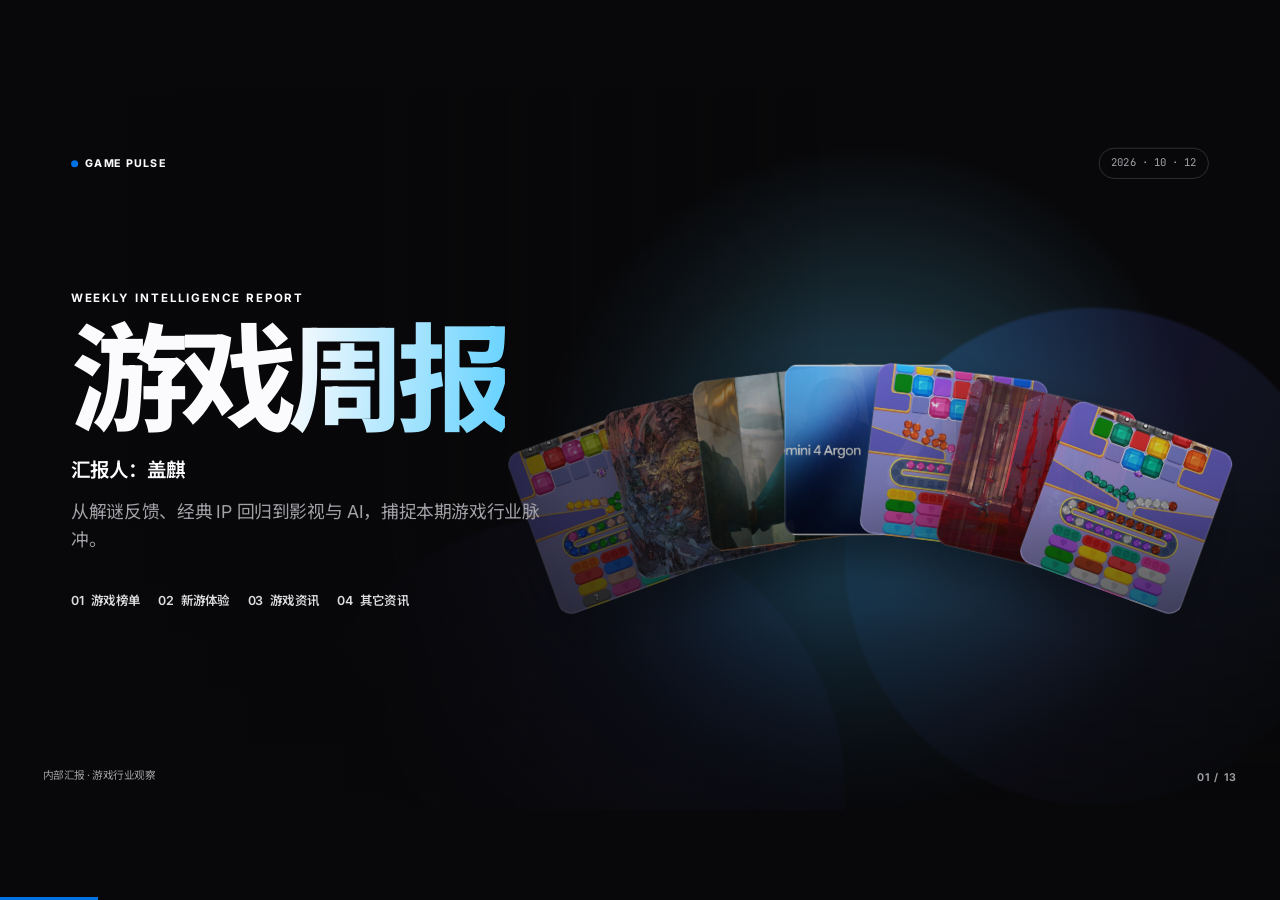
==== commit 9a199439: "Fill weekly report background across the viewport" ====
--- a/20261012/index.html
+++ b/20261012/index.html
@@ -17,7 +17,7 @@
   <link rel="stylesheet" href="animations.css">
   <link rel="stylesheet" id="theme-link" href="minimal-white.css">
   <link rel="stylesheet" href="style.css?v=20261012-1">
-  <link rel="stylesheet" href="report.css?v=20261012-1">
+  <link rel="stylesheet" href="report.css?v=20261013-2">
   <style>
     .tpl-game-weekly .cover-showcase-card:nth-child(1) { --cover-image: url('drop-sort-01.webp') !important; --cover-placeholder: url('drop-sort-01.webp') !important; }
     .tpl-game-weekly .cover-showcase-card:nth-child(2) { --cover-image: url('castlevania-01.png') !important; --cover-placeholder: url('castlevania-01.png') !important; }
--- a/20261012/report.css
+++ b/20261012/report.css
@@ -1,6 +1,7 @@
 /* Keep the established layout intact on a fitted 1440 x 810 presentation stage. */
 html, body { width: 100%; height: 100%; overflow: hidden; }
-body.tpl-game-weekly { background: var(--ink); }
+body.tpl-game-weekly { background: var(--bg); }
+body.tpl-game-weekly:has(.deck > .slide.is-active.dark-slide) { background: var(--ink); }
 .tpl-game-weekly .deck { position: absolute; width: 1440px; height: 810px; transform-origin: top left; }
 .tpl-game-weekly .slide { padding: 52px 80px 54px; }
 .tpl-game-weekly .source-corner { position: absolute; left: 80px; bottom: 28px; z-index: 5; font-size: 11px; color: var(--text-3); }
